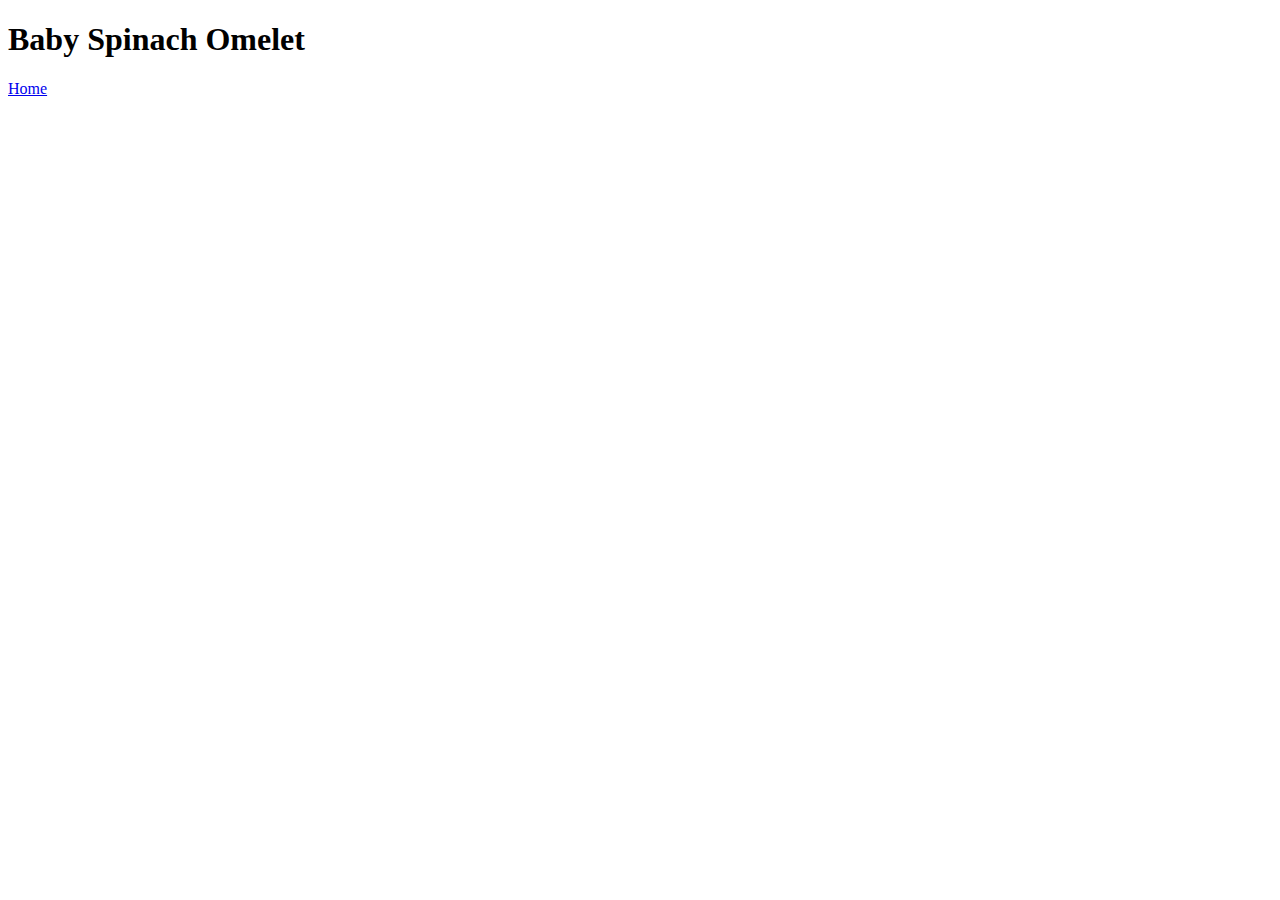
==== recipes/baby-spinach-omelet.html @ 04e222bc "feat: created baby-spinach-omelet html page with home button" ====
<!DOCTYPE html>
<html lang="en">
<head>
  <meta charset="UTF-8">
  <meta name="viewport" content="width=device-width, initial-scale=1.0">
  <title>Baby Spinach Omelet</title>
</head>
<body>
  <h1>Baby Spinach Omelet</h1>
  <a href="../index.html">Home</a>
</body>
</html>
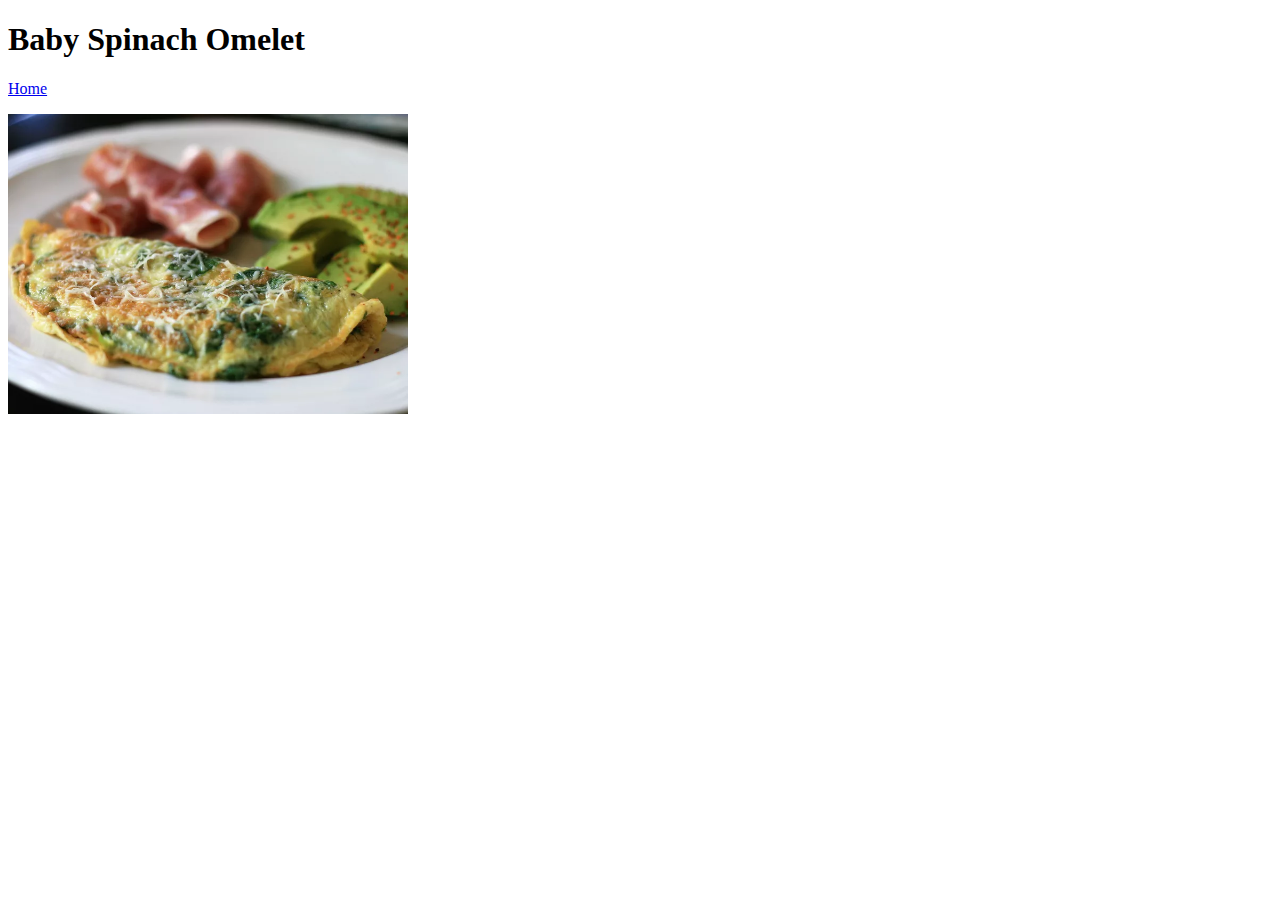
==== commit f3ede25b: "feat: baby spinach omelet image added" ====
--- a/recipes/baby-spinach-omelet.html
+++ b/recipes/baby-spinach-omelet.html
@@ -1,12 +1,15 @@
 <!DOCTYPE html>
 <html lang="en">
-<head>
-  <meta charset="UTF-8">
-  <meta name="viewport" content="width=device-width, initial-scale=1.0">
-  <title>Baby Spinach Omelet</title>
-</head>
-<body>
-  <h1>Baby Spinach Omelet</h1>
-  <a href="../index.html">Home</a>
-</body>
+  <head>
+    <meta charset="UTF-8">
+    <meta name="viewport" content="width=device-width, initial-scale=1.0">
+    <title>Baby Spinach Omelet</title>
+  </head>
+  <body>
+    <h1>Baby Spinach Omelet</h1>
+    <a href="../index.html">Home</a>
+    
+    <p></p>
+    <img src="./recipes-images/baby-spinach-omelet.webp" alt="A baby spinach omelet" width="400">
+  </body>
 </html>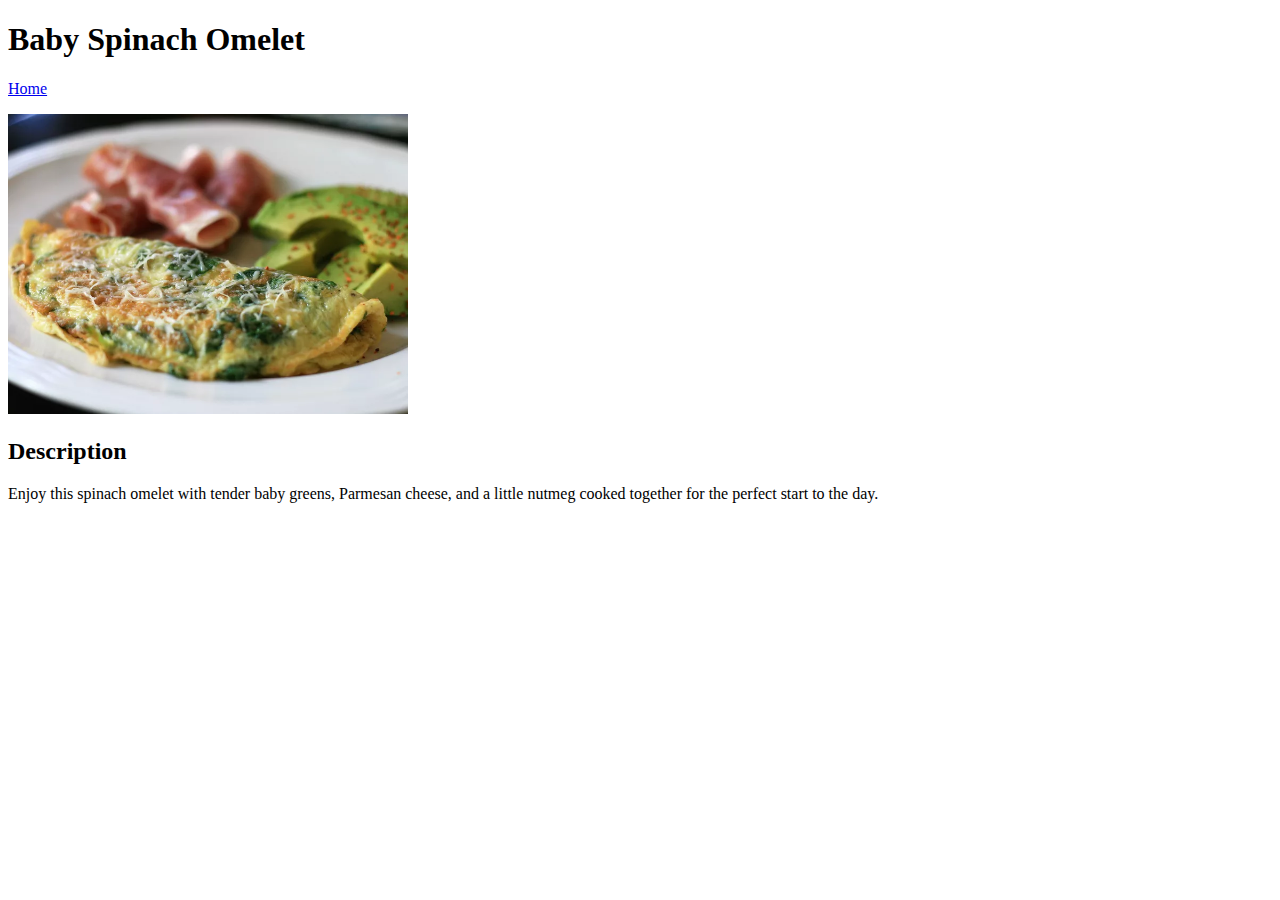
==== commit 81b5640c: "feat: baby spinach omelet description added" ====
--- a/recipes/baby-spinach-omelet.html
+++ b/recipes/baby-spinach-omelet.html
@@ -11,5 +11,8 @@
     
     <p></p>
     <img src="./recipes-images/baby-spinach-omelet.webp" alt="A baby spinach omelet" width="400">
+
+    <h2>Description</h2>
+    <p>Enjoy this spinach omelet with tender baby greens, Parmesan cheese, and a little nutmeg cooked together for the perfect start to the day.</p>
   </body>
 </html>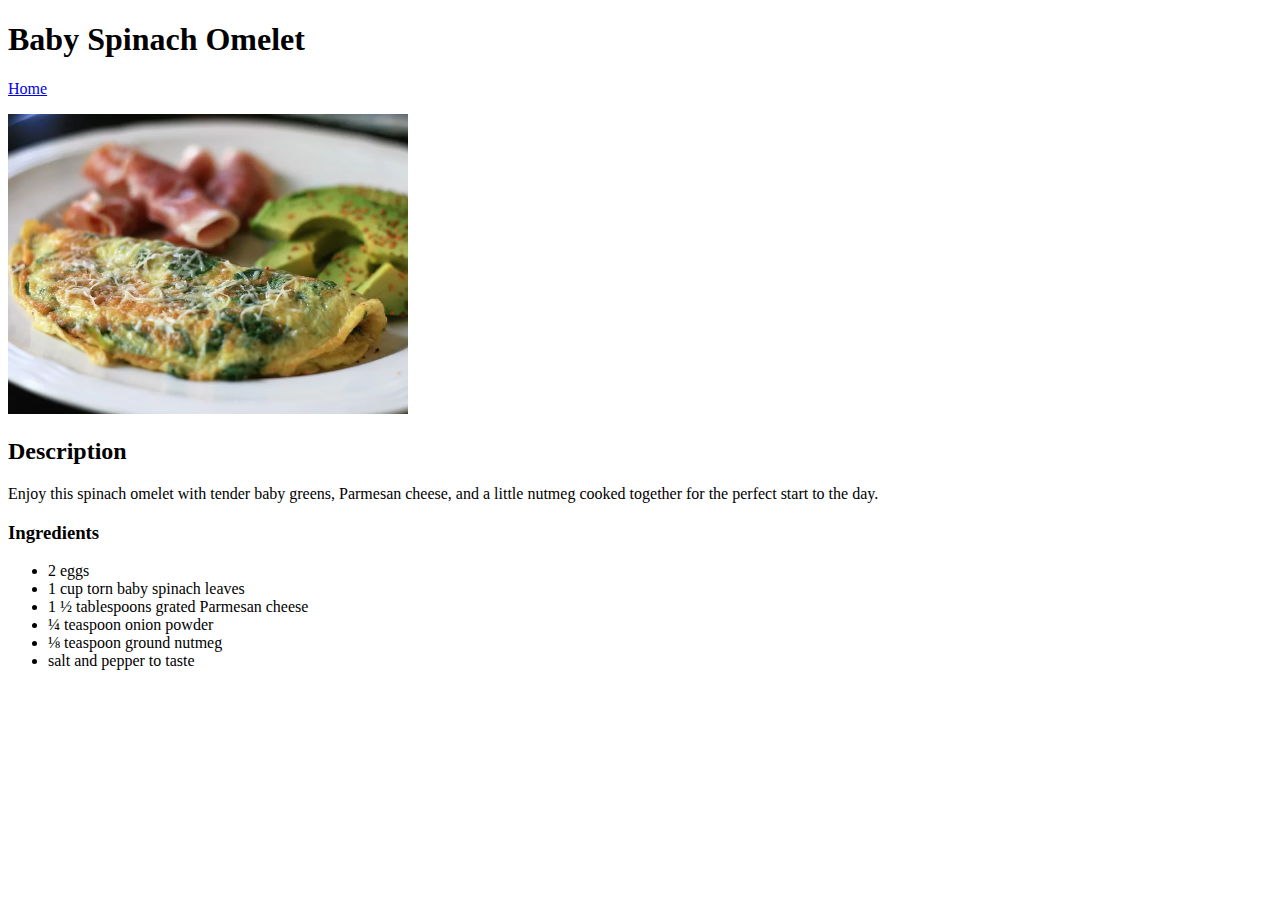
==== commit 07f5ec6c: "feat: baby spinach omelet ingredients needed added" ====
--- a/recipes/baby-spinach-omelet.html
+++ b/recipes/baby-spinach-omelet.html
@@ -14,5 +14,15 @@
 
     <h2>Description</h2>
     <p>Enjoy this spinach omelet with tender baby greens, Parmesan cheese, and a little nutmeg cooked together for the perfect start to the day.</p>
+  
+    <h3>Ingredients</h3>
+    <ul>
+      <li>2 eggs</li>
+      <li>1 cup torn baby spinach leaves</li>
+      <li>1 ½ tablespoons grated Parmesan cheese</li>
+      <li>¼ teaspoon onion powder</li>
+      <li>⅛ teaspoon ground nutmeg</li>
+      <li>salt and pepper to taste</li>
+    </ul>
   </body>
 </html>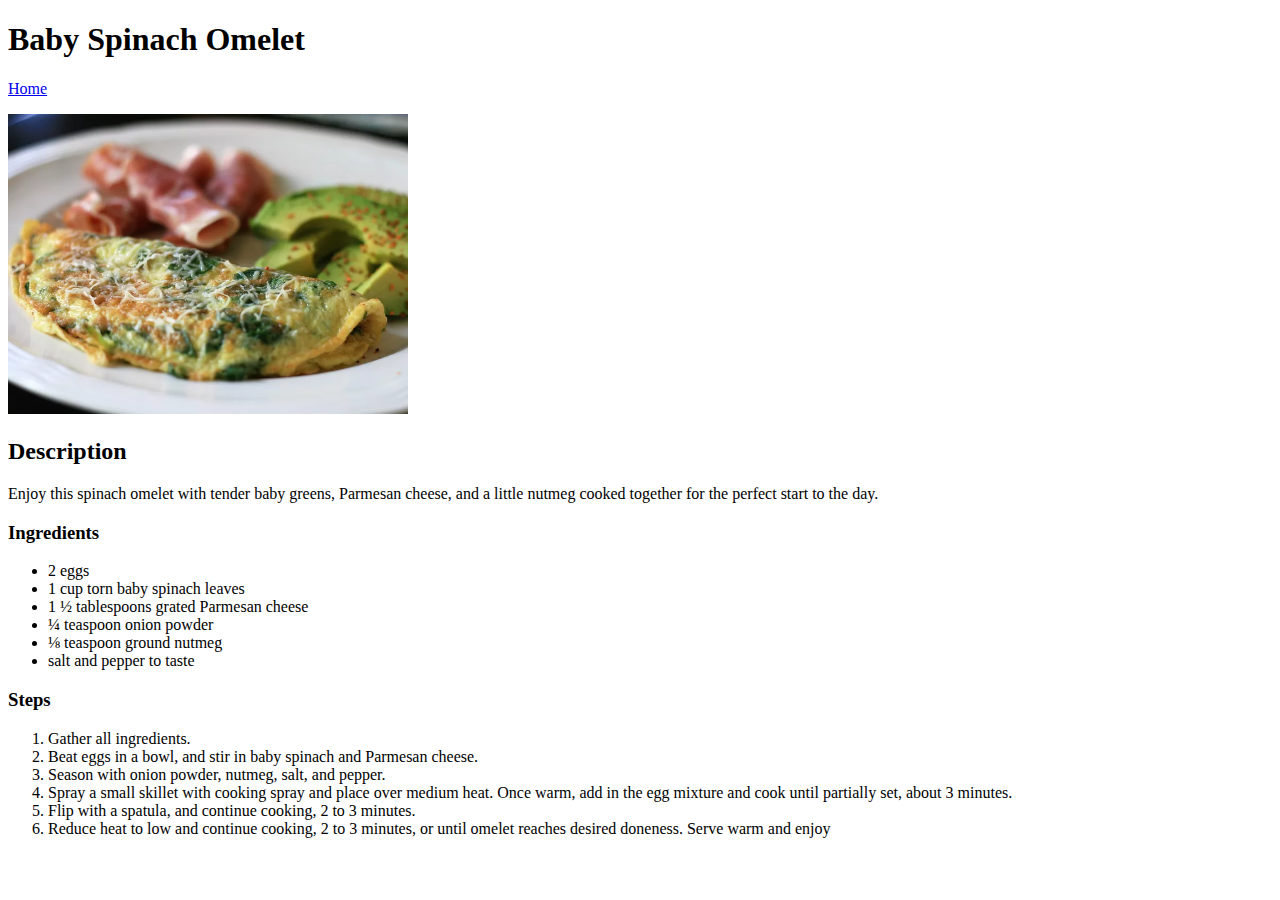
==== commit 0aaa65b9: "feat: baby spinach omelet steps added" ====
--- a/recipes/baby-spinach-omelet.html
+++ b/recipes/baby-spinach-omelet.html
@@ -24,5 +24,15 @@
       <li>⅛ teaspoon ground nutmeg</li>
       <li>salt and pepper to taste</li>
     </ul>
+
+    <h3>Steps</h3>
+    <ol>
+      <li>Gather all ingredients.</li>
+      <li>Beat eggs in a bowl, and stir in baby spinach and Parmesan cheese.</li>
+      <li>Season with onion powder, nutmeg, salt, and pepper.</li>
+      <li>Spray a small skillet with cooking spray and place over medium heat. Once warm, add in the egg mixture and cook until partially set, about 3 minutes.</li>
+      <li>Flip with a spatula, and continue cooking, 2 to 3 minutes.</li>
+      <li>Reduce heat to low and continue cooking, 2 to 3 minutes, or until omelet reaches desired doneness. Serve warm and enjoy</li>
+    </ol>
   </body>
 </html>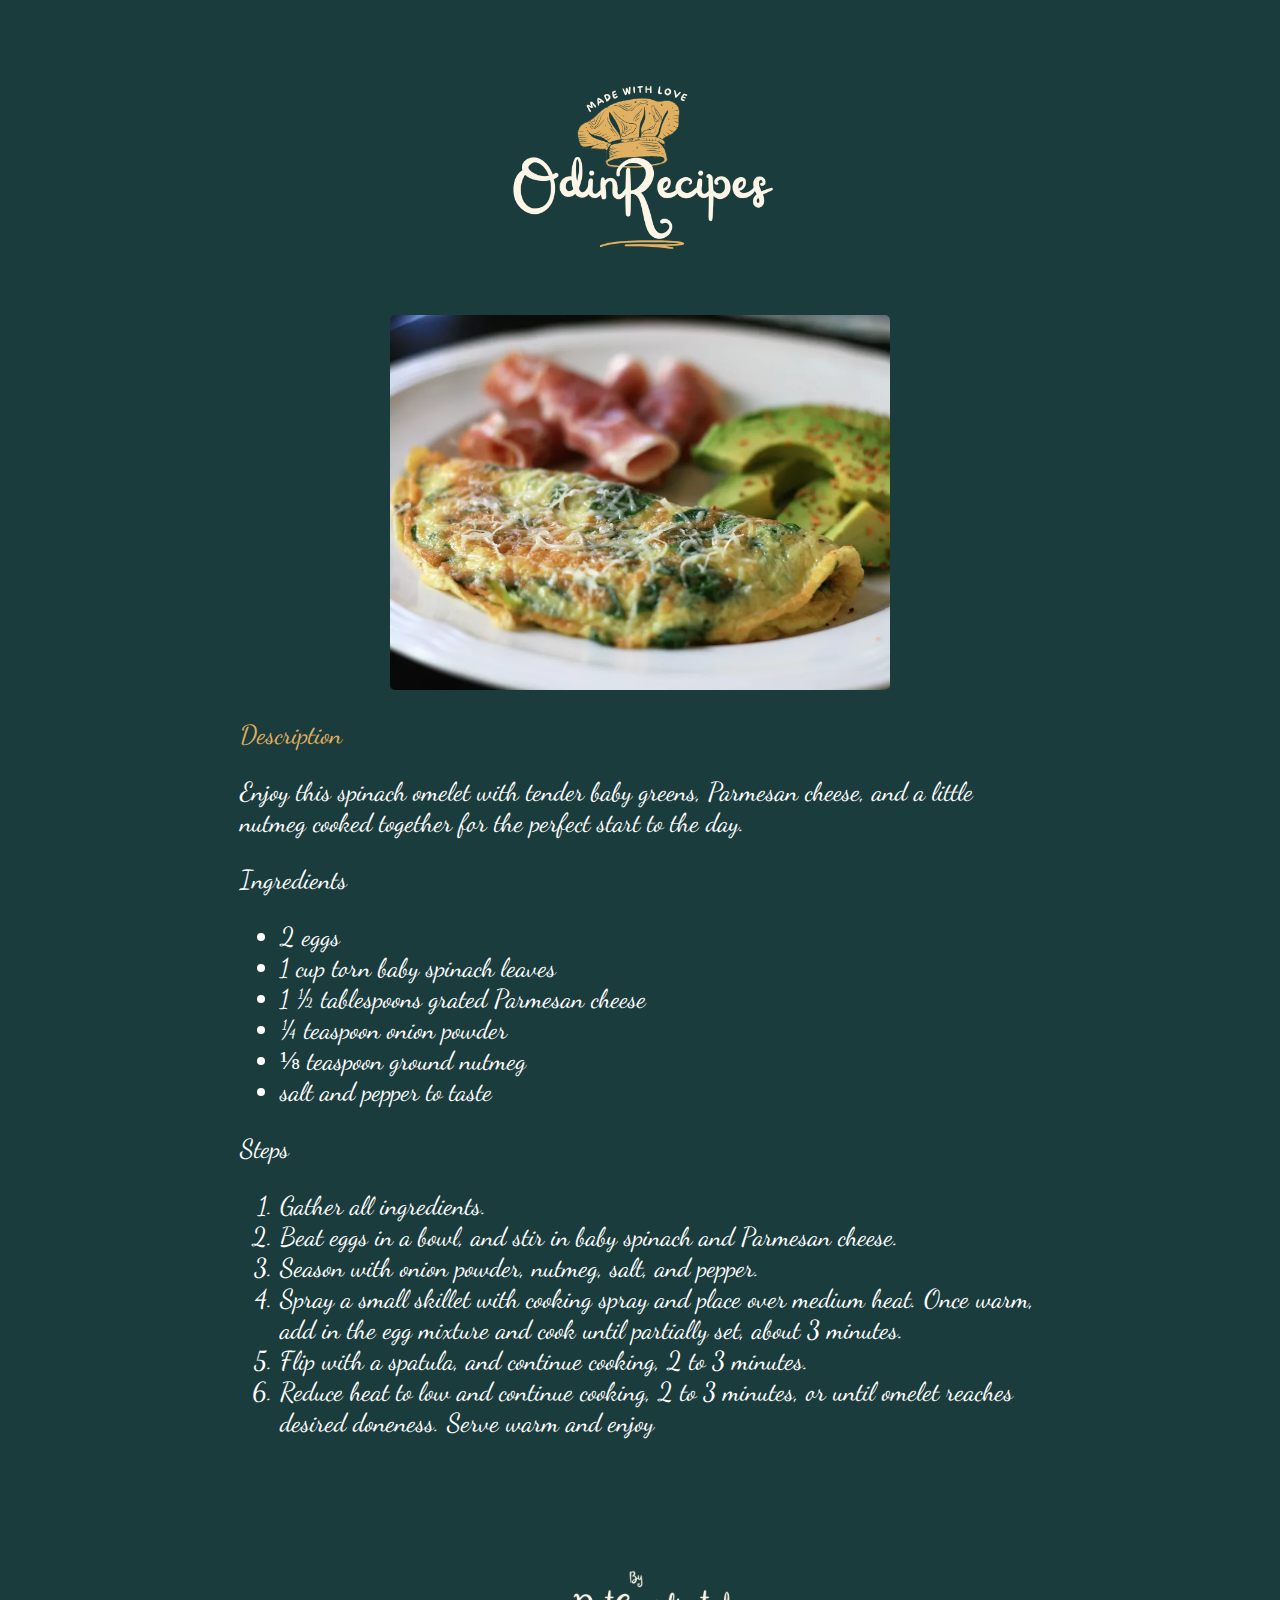
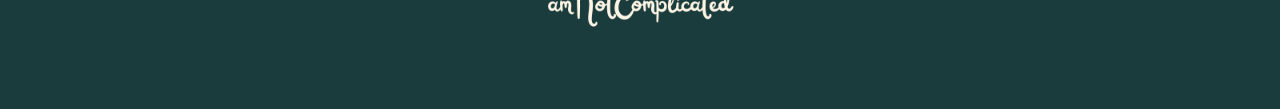
==== commit 5d456bba: "updated baby spinach omelet html page" ====
--- a/recipes/baby-spinach-omelet.html
+++ b/recipes/baby-spinach-omelet.html
@@ -3,36 +3,54 @@
   <head>
     <meta charset="UTF-8">
     <meta name="viewport" content="width=device-width, initial-scale=1.0">
+    <link rel="stylesheet" href="../styles.css">
     <title>Baby Spinach Omelet</title>
   </head>
   <body>
-    <h1>Baby Spinach Omelet</h1>
-    <a href="../index.html">Home</a>
-    
-    <p></p>
-    <img src="./recipes-images/baby-spinach-omelet.webp" alt="A baby spinach omelet" width="400">
+    <!--Logo-->
+    <div class="img-container">
+      <a href="../index.html">
+        <img id="logo" src="../images/odin-recipes.png" alt="Logo of Odin Recipes">
+      </a>
+    </div>
 
-    <h2>Description</h2>
-    <p>Enjoy this spinach omelet with tender baby greens, Parmesan cheese, and a little nutmeg cooked together for the perfect start to the day.</p>
-  
-    <h3>Ingredients</h3>
-    <ul>
-      <li>2 eggs</li>
-      <li>1 cup torn baby spinach leaves</li>
-      <li>1 ½ tablespoons grated Parmesan cheese</li>
-      <li>¼ teaspoon onion powder</li>
-      <li>⅛ teaspoon ground nutmeg</li>
-      <li>salt and pepper to taste</li>
-    </ul>
+    <!-- Main section -->
+    <div class="main-section-container">
+      <div class="img-container">
+        <img src="./recipes-images/baby-spinach-omelet.webp" alt="A baby spinach omelet" width="400">
+      </div>
 
-    <h3>Steps</h3>
-    <ol>
-      <li>Gather all ingredients.</li>
-      <li>Beat eggs in a bowl, and stir in baby spinach and Parmesan cheese.</li>
-      <li>Season with onion powder, nutmeg, salt, and pepper.</li>
-      <li>Spray a small skillet with cooking spray and place over medium heat. Once warm, add in the egg mixture and cook until partially set, about 3 minutes.</li>
-      <li>Flip with a spatula, and continue cooking, 2 to 3 minutes.</li>
-      <li>Reduce heat to low and continue cooking, 2 to 3 minutes, or until omelet reaches desired doneness. Serve warm and enjoy</li>
-    </ol>
+      <h2>Description</h2>
+      <p>Enjoy this spinach omelet with tender baby greens, Parmesan cheese, and a little nutmeg cooked together for the perfect start to the day.</p>
+
+      <h3>Ingredients</h3>
+      <ul>
+        <li>2 eggs</li>
+        <li>1 cup torn baby spinach leaves</li>
+        <li>1 ½ tablespoons grated Parmesan cheese</li>
+        <li>¼ teaspoon onion powder</li>
+        <li>⅛ teaspoon ground nutmeg</li>
+        <li>salt and pepper to taste</li>
+      </ul>
+
+      <h3>Steps</h3>
+      <ol>
+        <li>Gather all ingredients.</li>
+        <li>Beat eggs in a bowl, and stir in baby spinach and Parmesan cheese.</li>
+        <li>Season with onion powder, nutmeg, salt, and pepper.</li>
+        <li>Spray a small skillet with cooking spray and place over medium heat. Once warm, add in the egg mixture and cook until partially set, about 3 minutes.</li>
+        <li>Flip with a spatula, and continue cooking, 2 to 3 minutes.</li>
+        <li>Reduce heat to low and continue cooking, 2 to 3 minutes, or until omelet reaches desired doneness. Serve warm and enjoy</li>
+      </ol>
+    </div>
+
+    <!--Footer-->
+    <div id="footer">
+      <div class="img-container">
+        <a href="https://github.com/amNotComplicated" target="noreferrer">
+          <img src="../images/footer.png" alt="My signature">
+        </a>
+      </div>
+    </div>
   </body>
 </html>--- a/styles.css
+++ b/styles.css
@@ -0,0 +1,76 @@
+@import url('https://fonts.googleapis.com/css2?family=Dancing+Script&display=swap');
+
+* {
+  background-color: #1b3c3d;
+  font-size: 26px;
+  font-family: 'Dancing Script', cursive;
+  font-weight: 300;
+}
+
+.img-container {
+  text-align: center;
+}
+
+#logo {
+  width: 300px;
+}
+
+.recipe-section {
+  display: flex;
+  justify-content: center;
+  align-items: center;
+}
+
+.recipe-container {
+  width: 300px;
+  height: auto;
+  border: 2px solid #e1b060;
+  border-radius: 5px;
+  margin: 0px 20px;
+  padding-top: 25px;
+  display: flex;
+  justify-content: center;
+  align-items: center;
+  text-align: center;
+  cursor: pointer;
+  transition: transform 0.7s ease;
+}
+
+.recipe-container:hover {
+  transform: translateY(-20px);
+}
+
+.recipe-container img {
+  width: 180px;
+  height: 280px;
+  border-radius: 4px;
+}
+
+.recipe-container a {
+  color: white;
+  font-size: 14px;
+  text-decoration: none;
+}
+
+#footer img {
+  width: 200px;
+  margin-top: 30px;
+  cursor: pointer;
+}
+
+/* Recipes pages */
+
+h2 {
+  color: #e1b060;
+}
+
+.main-section-container {
+  max-width: 800px;
+  color: white;
+  margin: 0 auto;
+}
+
+.main-section-container img {
+  width: 500px;
+  border-radius: 5px;
+}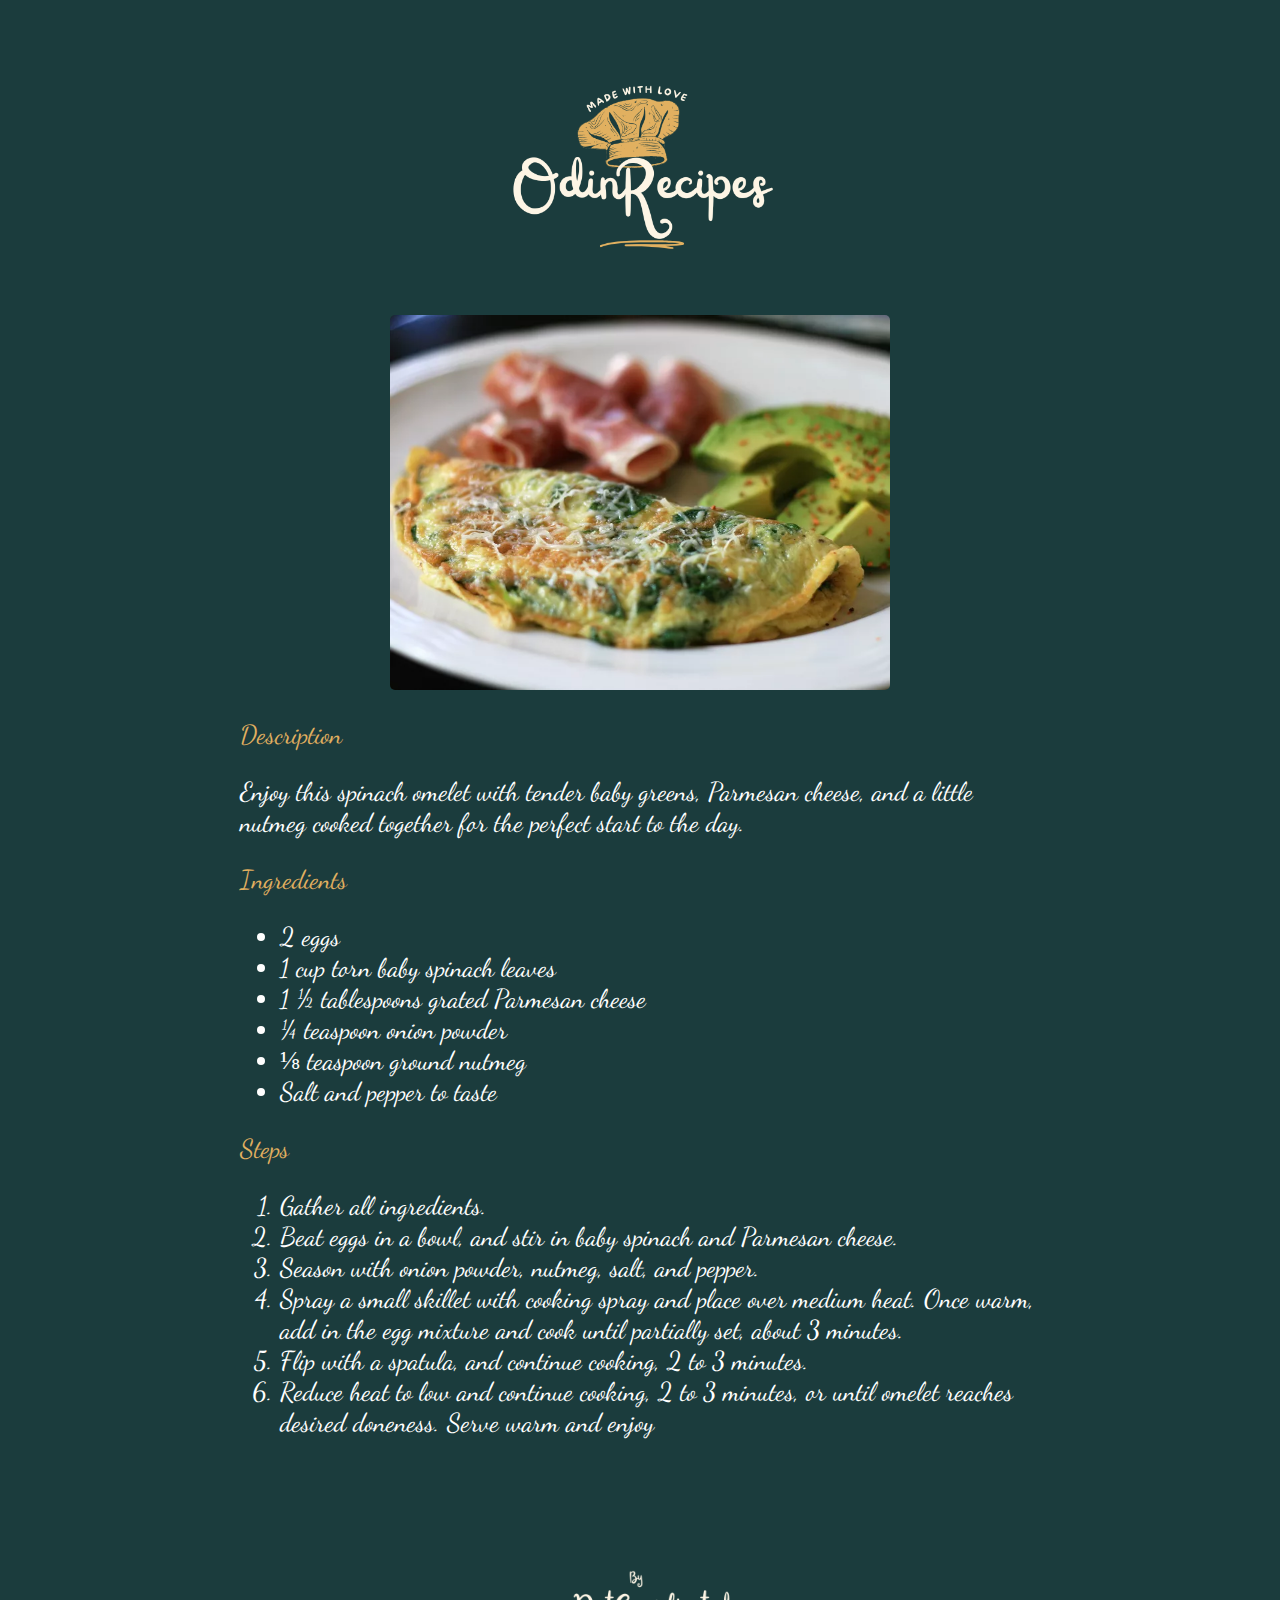
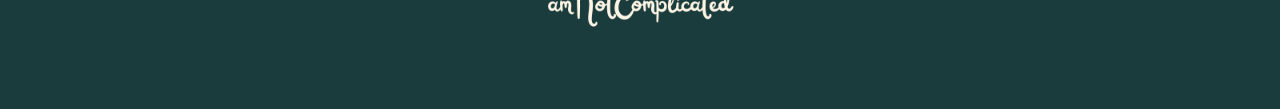
==== commit 97126d5a: "updated mexican pizza page" ====
--- a/recipes/baby-spinach-omelet.html
+++ b/recipes/baby-spinach-omelet.html
@@ -23,17 +23,17 @@
       <h2>Description</h2>
       <p>Enjoy this spinach omelet with tender baby greens, Parmesan cheese, and a little nutmeg cooked together for the perfect start to the day.</p>
 
-      <h3>Ingredients</h3>
+      <h2>Ingredients</h2>
       <ul>
         <li>2 eggs</li>
         <li>1 cup torn baby spinach leaves</li>
         <li>1 ½ tablespoons grated Parmesan cheese</li>
         <li>¼ teaspoon onion powder</li>
         <li>⅛ teaspoon ground nutmeg</li>
-        <li>salt and pepper to taste</li>
+        <li>Salt and pepper to taste</li>
       </ul>
 
-      <h3>Steps</h3>
+      <h2>Steps</h2>
       <ol>
         <li>Gather all ingredients.</li>
         <li>Beat eggs in a bowl, and stir in baby spinach and Parmesan cheese.</li>
